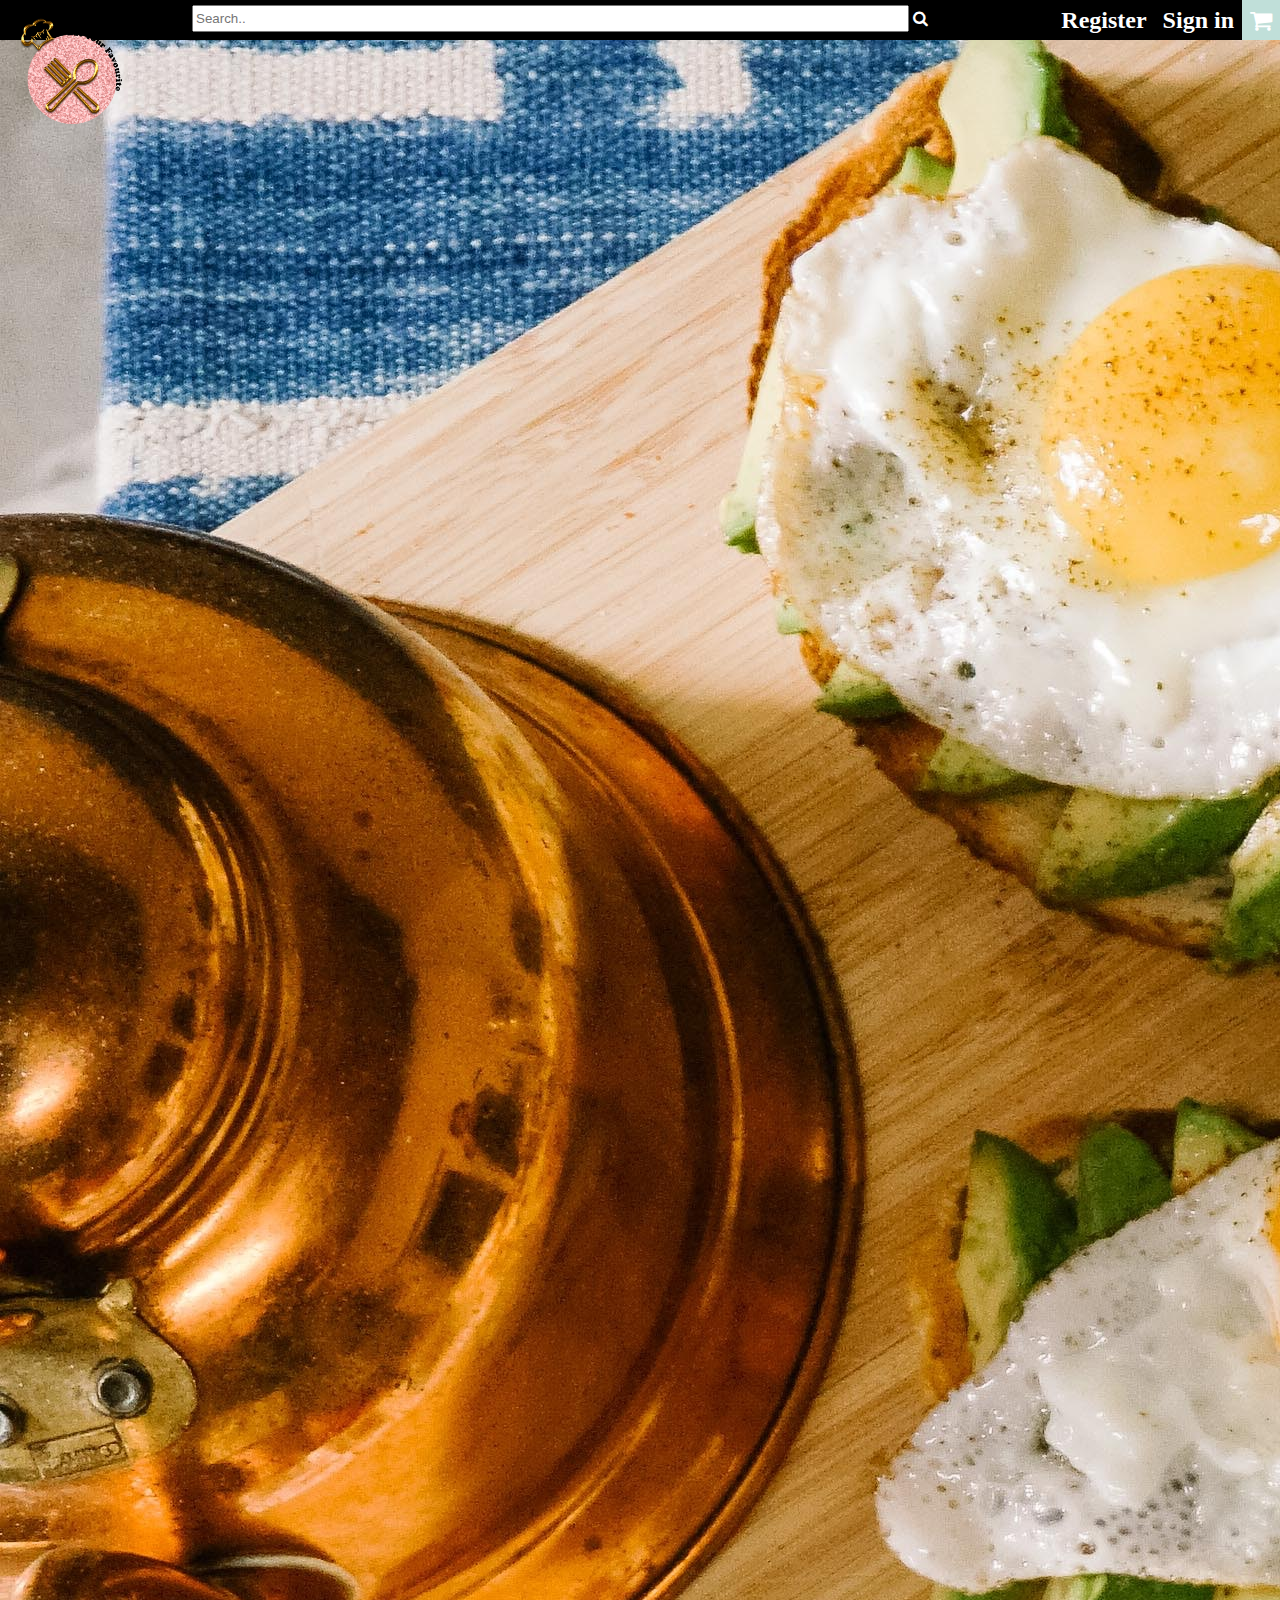
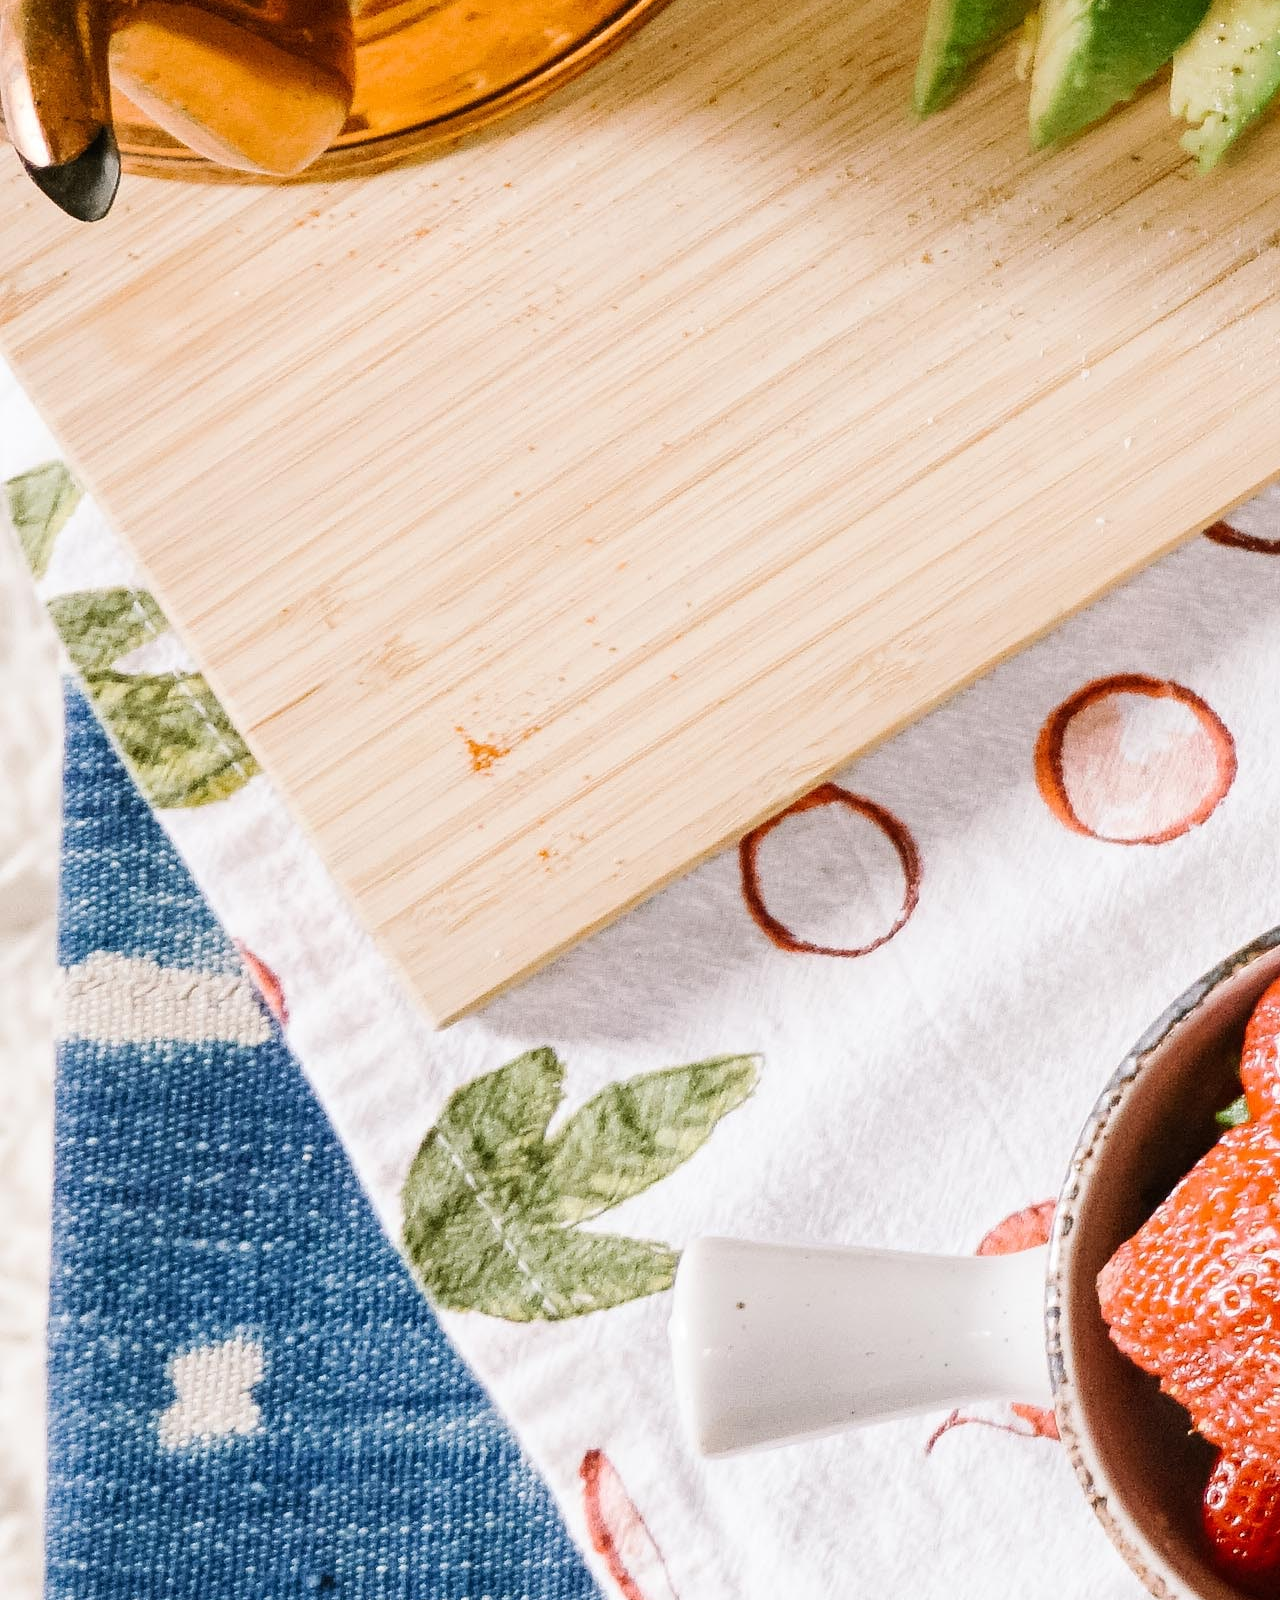
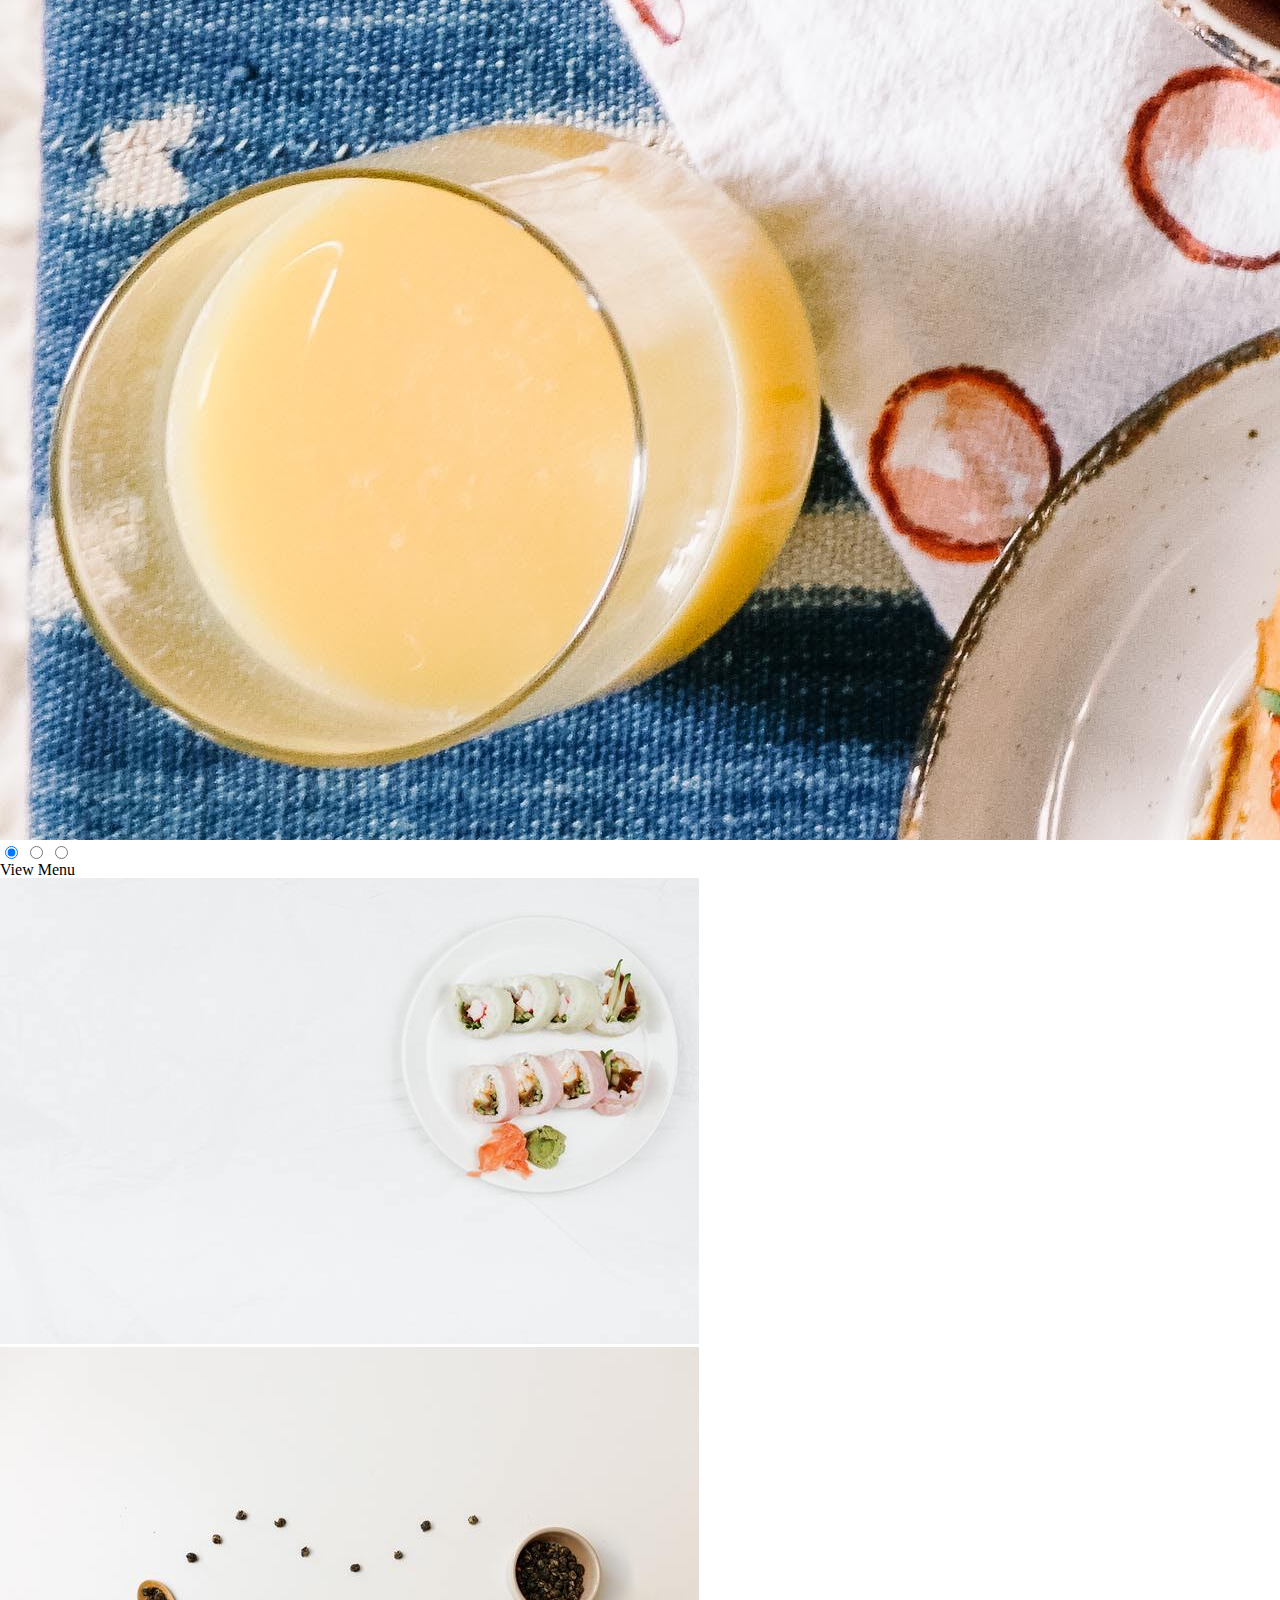
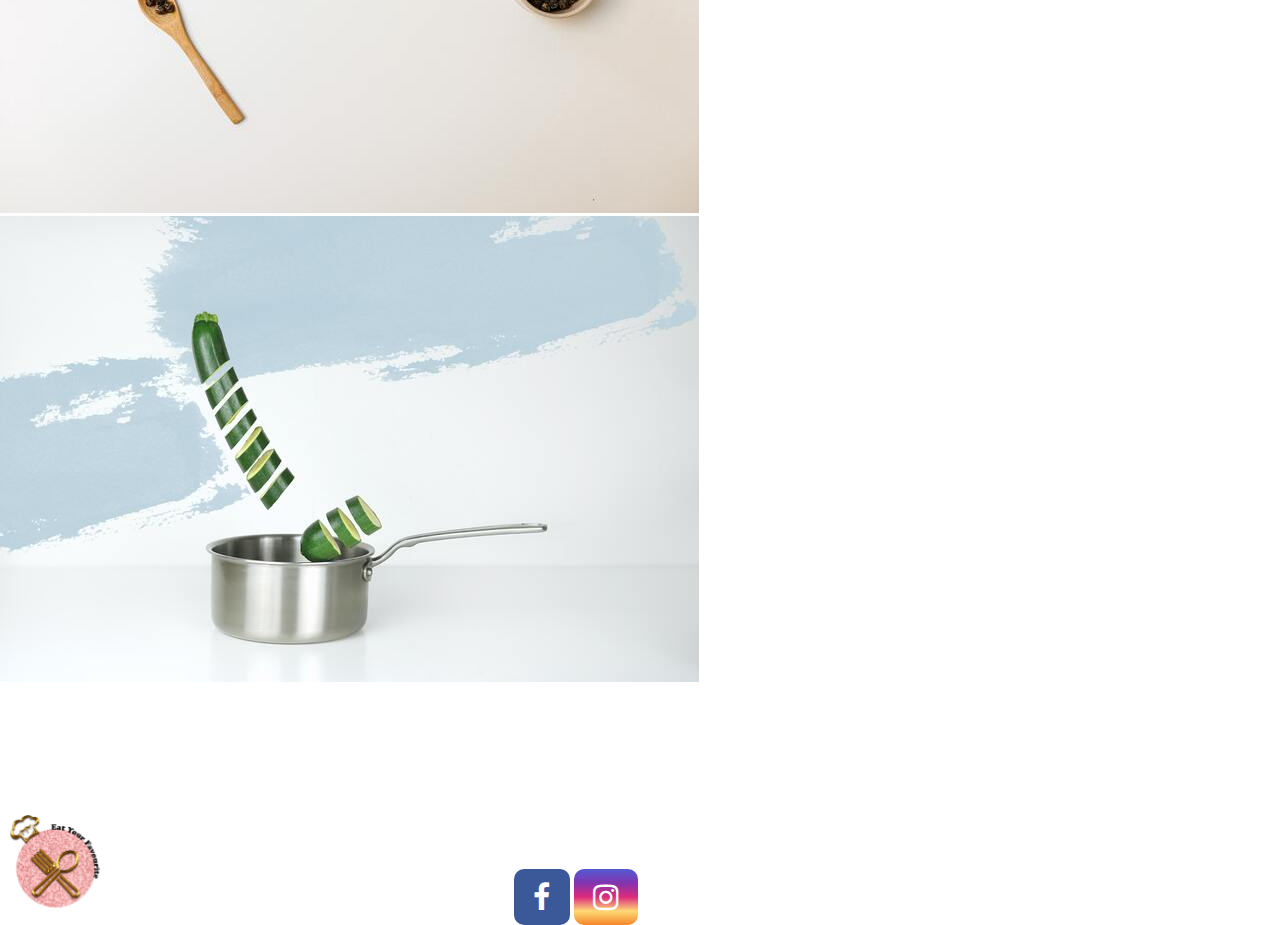
==== html/index.html @ 1d2cfe12 "the first buch" ====
<!DOCTYPE html>
<html>
<head>
	<meta charset="utf-8">
	<meta name="viewport" content="width=device-width, initial-scale=1">
	<link rel="stylesheet" href="https://cdnjs.cloudflare.com/ajax/libs/font-awesome/4.7.0/css/font-awesome.min.css">
	<link rel="stylesheet" type="text/css" href="css/css-rest.css">
	<link rel="stylesheet" type="text/css" href="css/common.css">
	<link rel="stylesheet" type="text/css" href="css/homepage.css">
	
								<title>Eat Your Favourite</title>
</head>
<body>
<nav>
	<a class="fa fa-shopping-cart"></a>
	<a href="signon.html" >Sign in</a>
	<a href="signon.html" class="lightblue">Register</a>
	
	<form action="productpage.php" class="searchcon">
		
     <input type="text" placeholder="Search.." name="search" class="search">
   <a class="fa fa-search" ></a>
    
    </form>
    
	</nav>
	
		<img src="kitchen.png" alt="logo" class="navimg">
		<div class="slidecontainer">
		<picture>
 		 <source srcset="s.jpg">
  			
  	<img src="s.jpg" alt="Flowers" class="slide1">
</picture>
	 </div>
<div class="menu">
<label for="1"></label>
<label for="2"></label>
<label for="3"></label>
<input type="radio" name="nav" id="1" checked>
<input type="radio" name="nav" id="2">
<input type="radio" name="nav" id="3">
</div>



<div class="menu">
<a >View Menu</a>
</div>
<div class="slideshow">
	<img src="slide5.jpg" alt="food">
	<img src="slide6.jpg" alt="food">
	<img src="slide8.jpg" alt="food">
</div>
<footer>
	<div>
	<img src="kitchen.png" alt="logo" class="footerimg">
	</div>
	<div class="socialmedia">
		<p>Follow Us</p>
	  	<a href="#" class="fa fa-facebook followus"></a>
	  	<a href="#" class="fa fa-instagram followus" ></a>

	</div>
	<div class="contact">
	<p>contact Info:</p>
	<p>  +962797357576</p>
	<p>  +962790115930</p>
	</div>
	</footer>
</body>
</html>
---- html/css/css-rest.css ----
*{
			box-sizing: border-box;
		}
		html, body, div, span, applet, object, iframe,
h1, h2, h3, h4, h5, h6, p, blockquote, pre,
a, abbr, acronym, address, big, cite, code,
del, dfn, em, img, ins, kbd, q, s, samp,
small, strike, strong, sub, sup, tt, var,
b, u, i, center,
dl, dt, dd, ol, ul, li,
fieldset, form, label, legend,
table, caption, tbody, tfoot, thead, tr, th, td,
article, aside, canvas, details, embed, 
figure, figcaption, footer, header, hgroup, 
menu, nav, output, ruby, section, summary,
time, mark, audio, video {
	margin: 0;
	padding: 0;
	border: 0;
	font-size: 100%;
	font: inherit;
	vertical-align: baseline;
}
/* HTML5 display-role reset for older browsers */
article, aside, details, figcaption, figure, 
footer, header, hgroup, menu, nav, section {
	display: block;
}
body {
	line-height: 1;
}
ol, ul {
	list-style: none;
}
blockquote, q {
	quotes: none;
}
blockquote:before, blockquote:after,
q:before, q:after {
	content: '';
	content: none;
}
table {
	border-collapse: collapse;
	border-spacing: 0;
}
---- html/css/common.css ----
.logo{
	width: 15%;
	position: relative;
	left: 3%;
}

footer{
	display: grid;
	grid-template-columns: 20% 50% auto;
	margin-top: 10%;
	padding-bottom: 0;
	color: white;
	border-top: 2px solid white;
}
.footerimg{
	width: 7%;
	position: absolute;
    left: 10px;
}

.contact{
	text-align: right;
	margin-right: 10%;
	font-size: 1.4em;
}
.socialmedia{
	text-align: center;
}
.followus{
	padding: 2% 3%;
	border-radius: 10px;
	font-size: 30px;
	text-decoration: none;
 }
 .fa-facebook {
  background: #3B5998;
  color: white;

}
.fa-instagram {
	background-image: linear-gradient(#515BD4, #8134AF,#DD2A7B,#FEDA77,#F58529);
	color: white;
 }
 nav{
	background-color: black;
	overflow: hidden;
	position: sticky;
	top: 0px;
	text-align: right;
	
}

nav a{
	text-decoration: none;
	color: white;
	padding: 8px;
	float: right;
	font-size: 1.5em;
	font-weight: bold;

}

nav a:hover {
	background-color: #BCCBC9;
}
.fa-shopping-cart{
	background-color: #C0DFD9;
	font-size: 1.5em;

}

.navimg{
	transform: translate(20%,-20%);
	z-index: 5;
	position: absolute;
	width: 8%;
}
.searchcon{
	width: 70%;
	margin: auto;
	margin-top: .4%;
	
}	
.search{
	width: 80%;
	height: 1.7rem;
	outline: none;
	float: left;
}
.fa-search{
	border-radius: 7px;
	float: left;
	padding: 0.5%;
	
	
}


input::-webkit-outer-spin-button,
input::-webkit-inner-spin-button {
  -webkit-appearance: none;
  margin: 0;
}

/* Firefox */
.gridcont input[type=number] {
  -moz-appearance: textfield;
  width: 30%;
}
.gridcont{
	display: grid;
	grid-template-columns: auto auto;
}

.icon{
	float: right;
	width: 24px;
}
.quantity{
	display: flex;
	flex-wrap: wrap;
	
	margin-left: 35%;
	width: 50%;
	
}
.quantity button{
	background-color: rgba(0, 0, 0, 0);
	border: none;
}
.quantity button:hover{
	
	background-color: skyblue;
}

.prod{
	width: 100%;
}
p{
	margin: 3%;
}

@media (max-width: 767px){

.quantity{
	margin-left: 0%;
	width: 100%;
}
}






 @media (max-width: 767px)
 {
 	.contact{
		display: none;
	}
	footer{
		margin-top: 30%;
	}
	.footerimg {
		width: 15%;
	}
	nav{
		display: flex;
		flex-direction: column;
		text-align: center;
		position: static;
	}
	.searchcon{
	width: 50%;

}	



 }
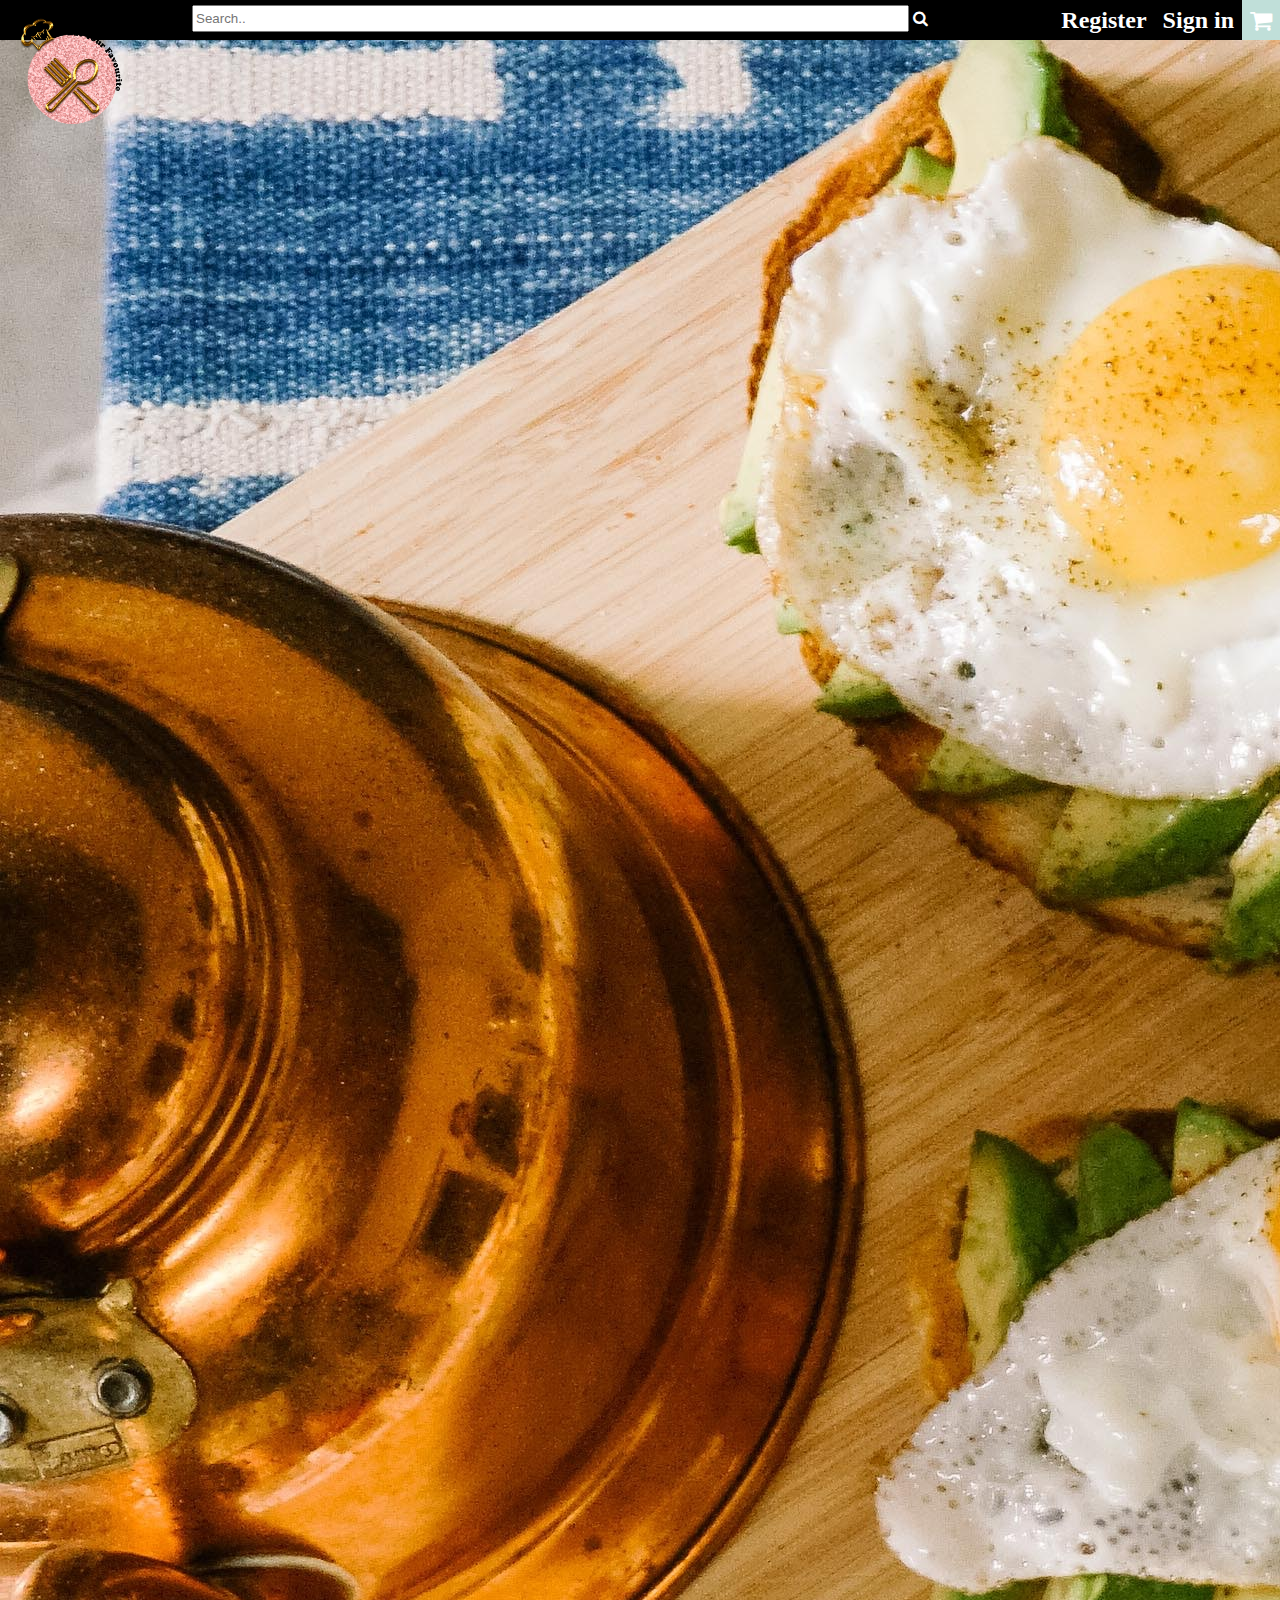
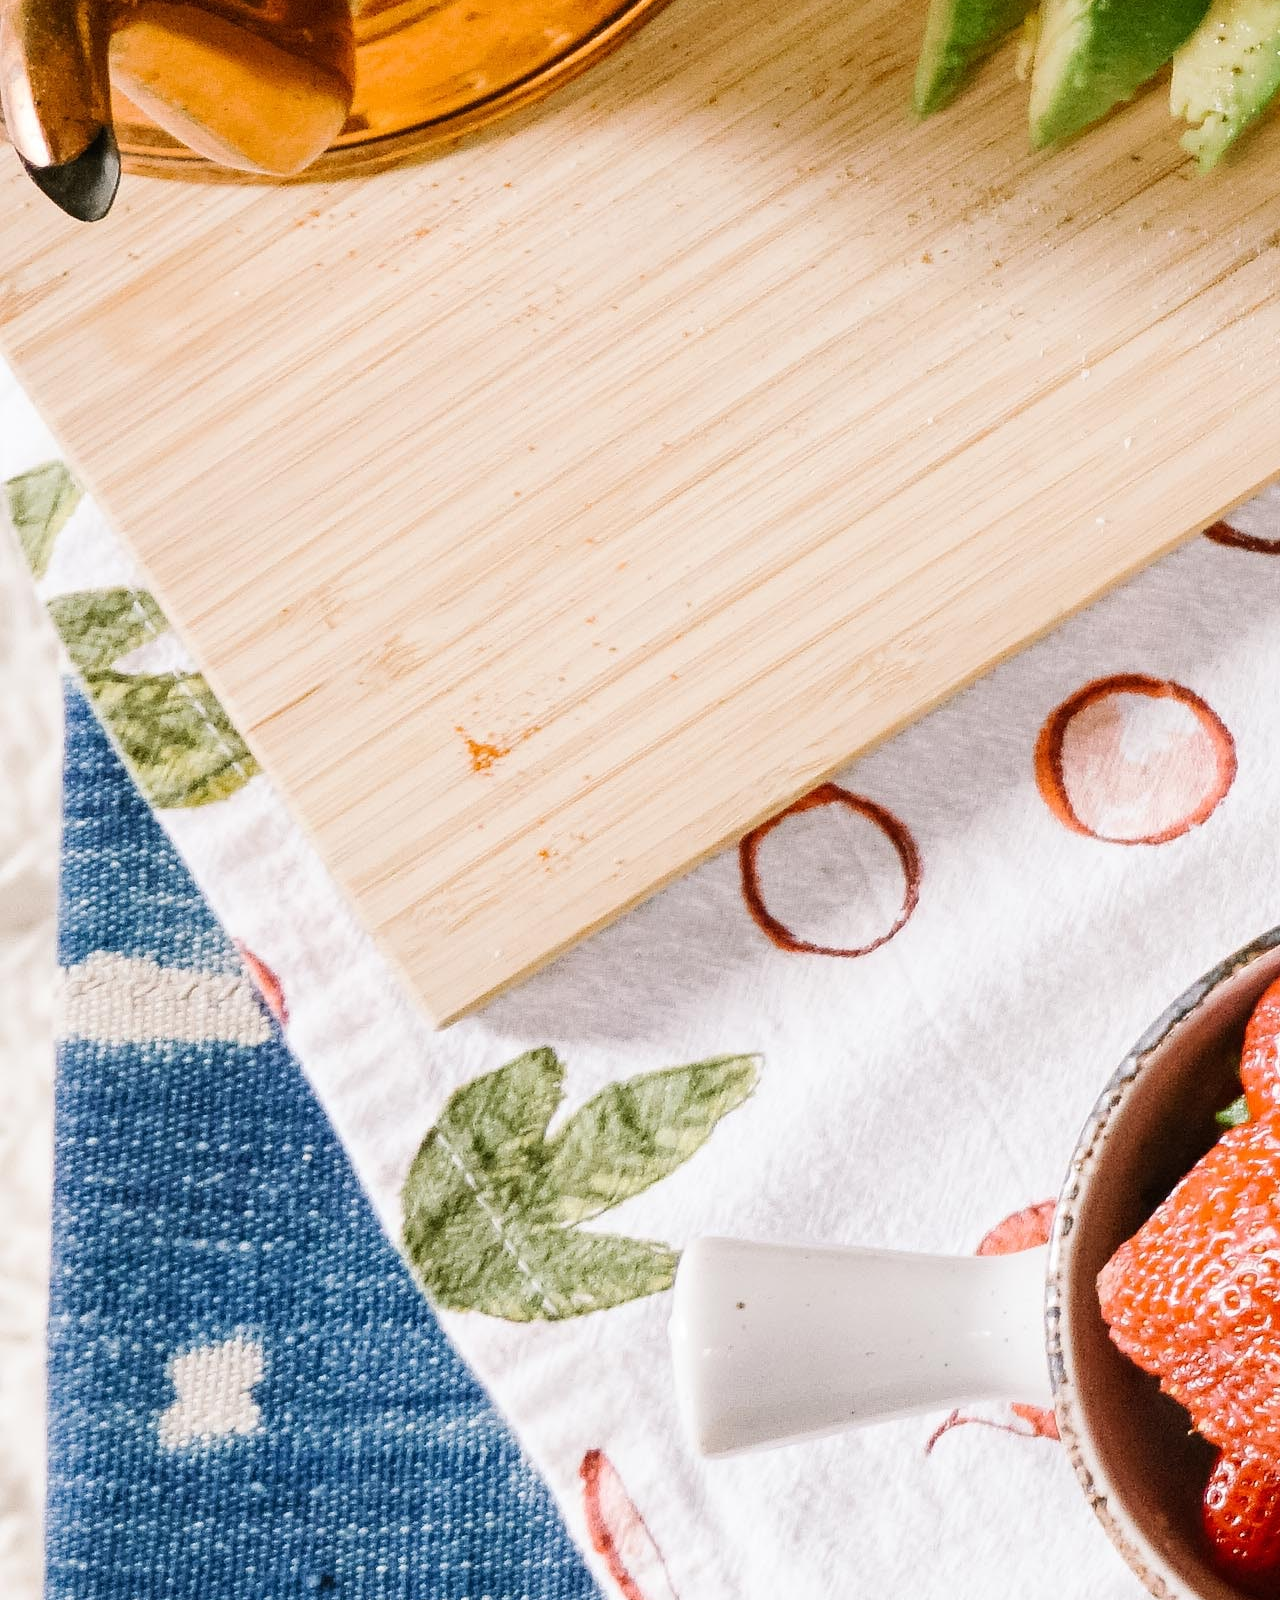
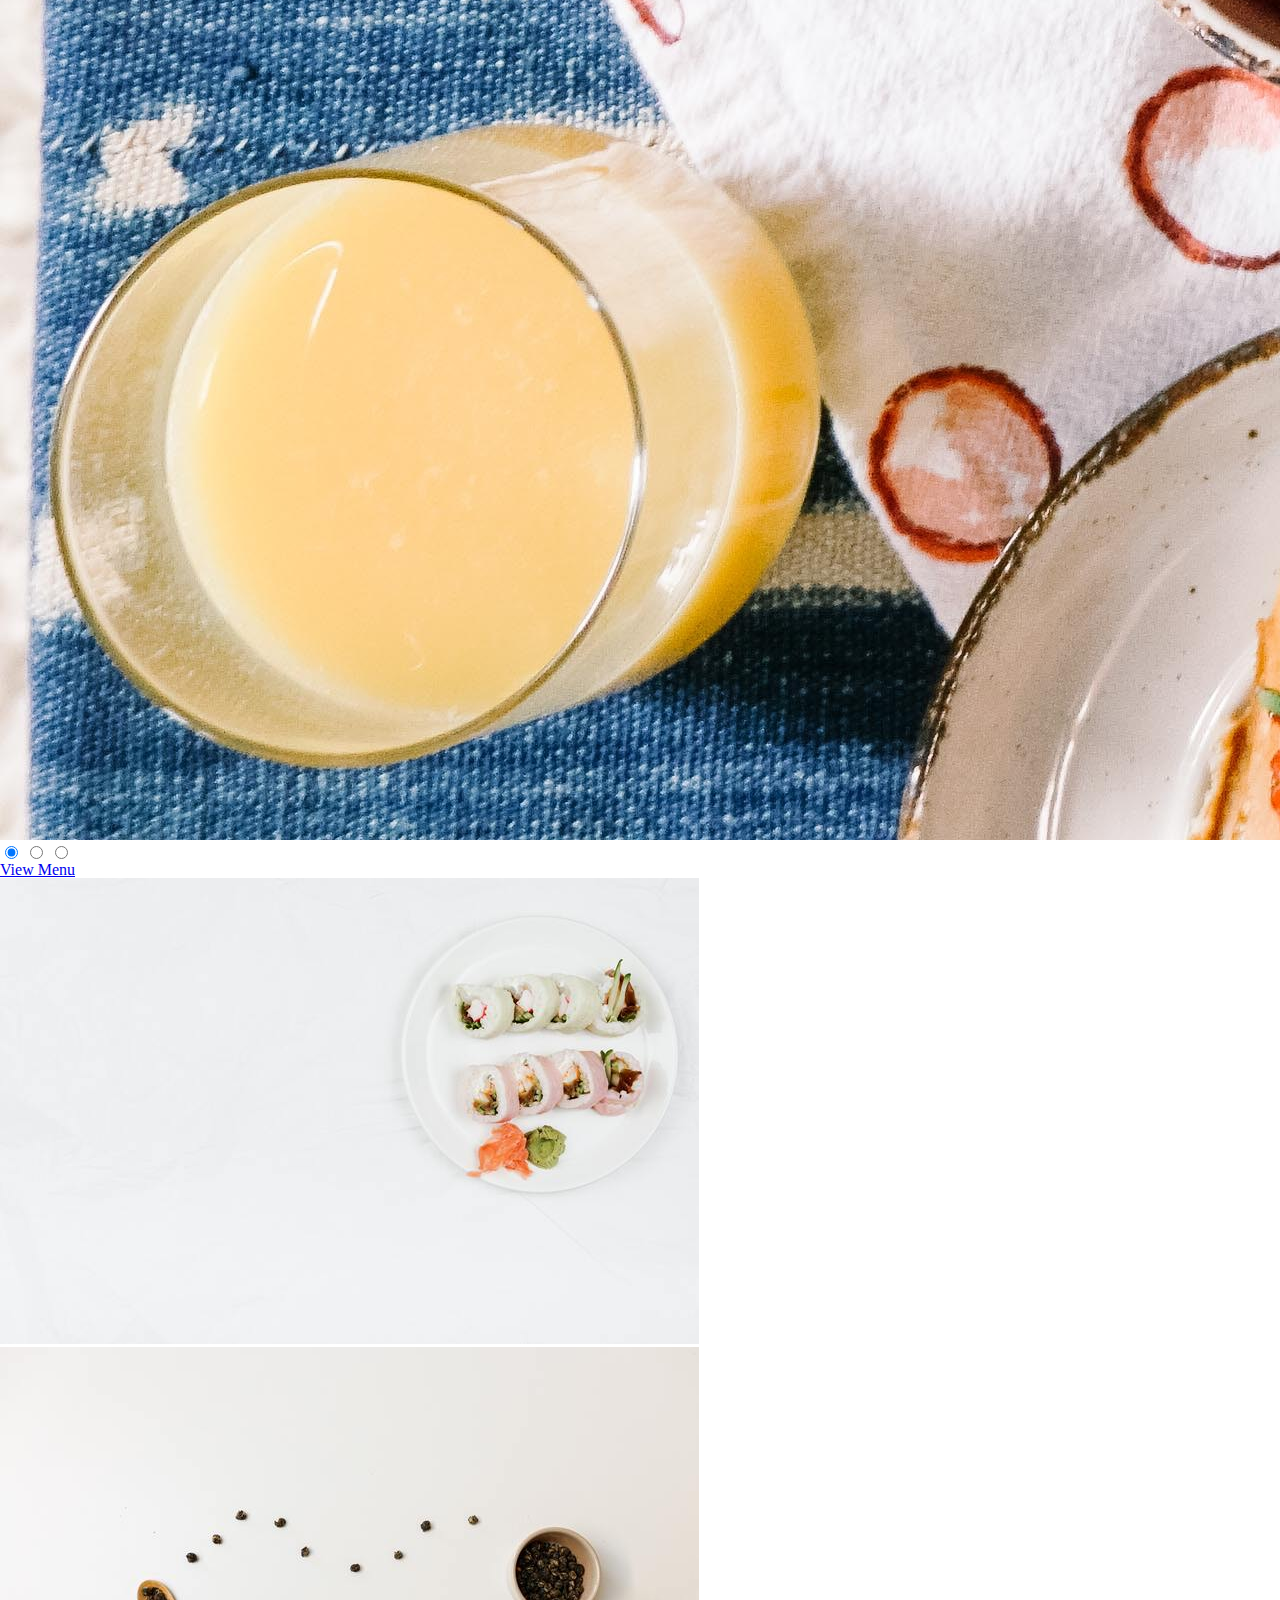
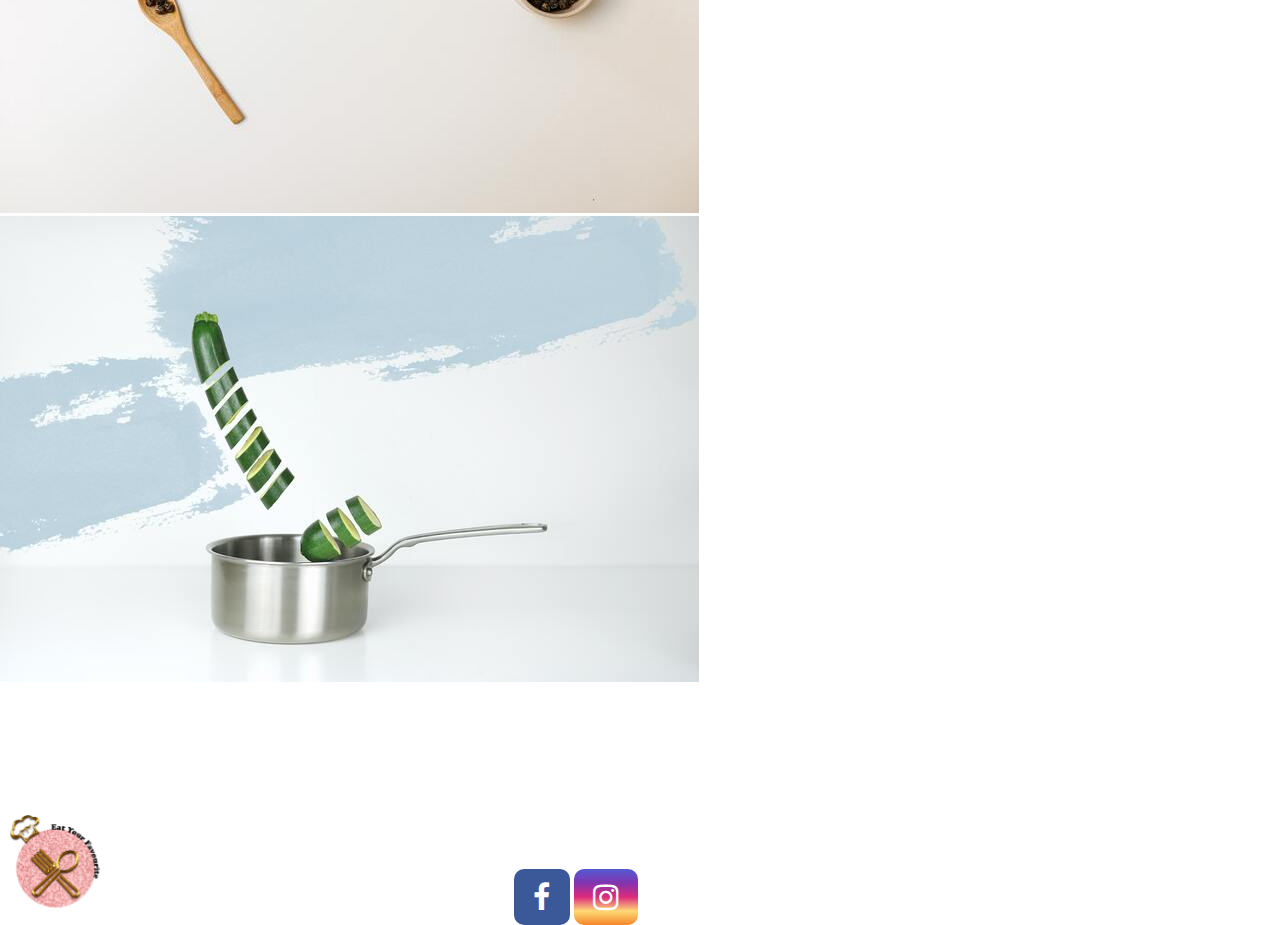
==== commit d33e73b8: "First Push" ====
--- a/html/index.html
+++ b/html/index.html
@@ -12,9 +12,9 @@
 </head>
 <body>
 <nav>
-	<a class="fa fa-shopping-cart"></a>
-	<a href="signon.html" >Sign in</a>
-	<a href="signon.html" class="lightblue">Register</a>
+	<a class="fa fa-shopping-cart" href="cart.html"></a>
+	<a href="login.html" >Sign in</a>
+	<a href="Register.html" class="lightblue">Register</a>
 	
 	<form action="productpage.php" class="searchcon">
 		
@@ -45,7 +45,7 @@
 
 
 <div class="menu">
-<a >View Menu</a>
+<a href="Products.html">View Menu</a>
 </div>
 <div class="slideshow">
 	<img src="slide5.jpg" alt="food">
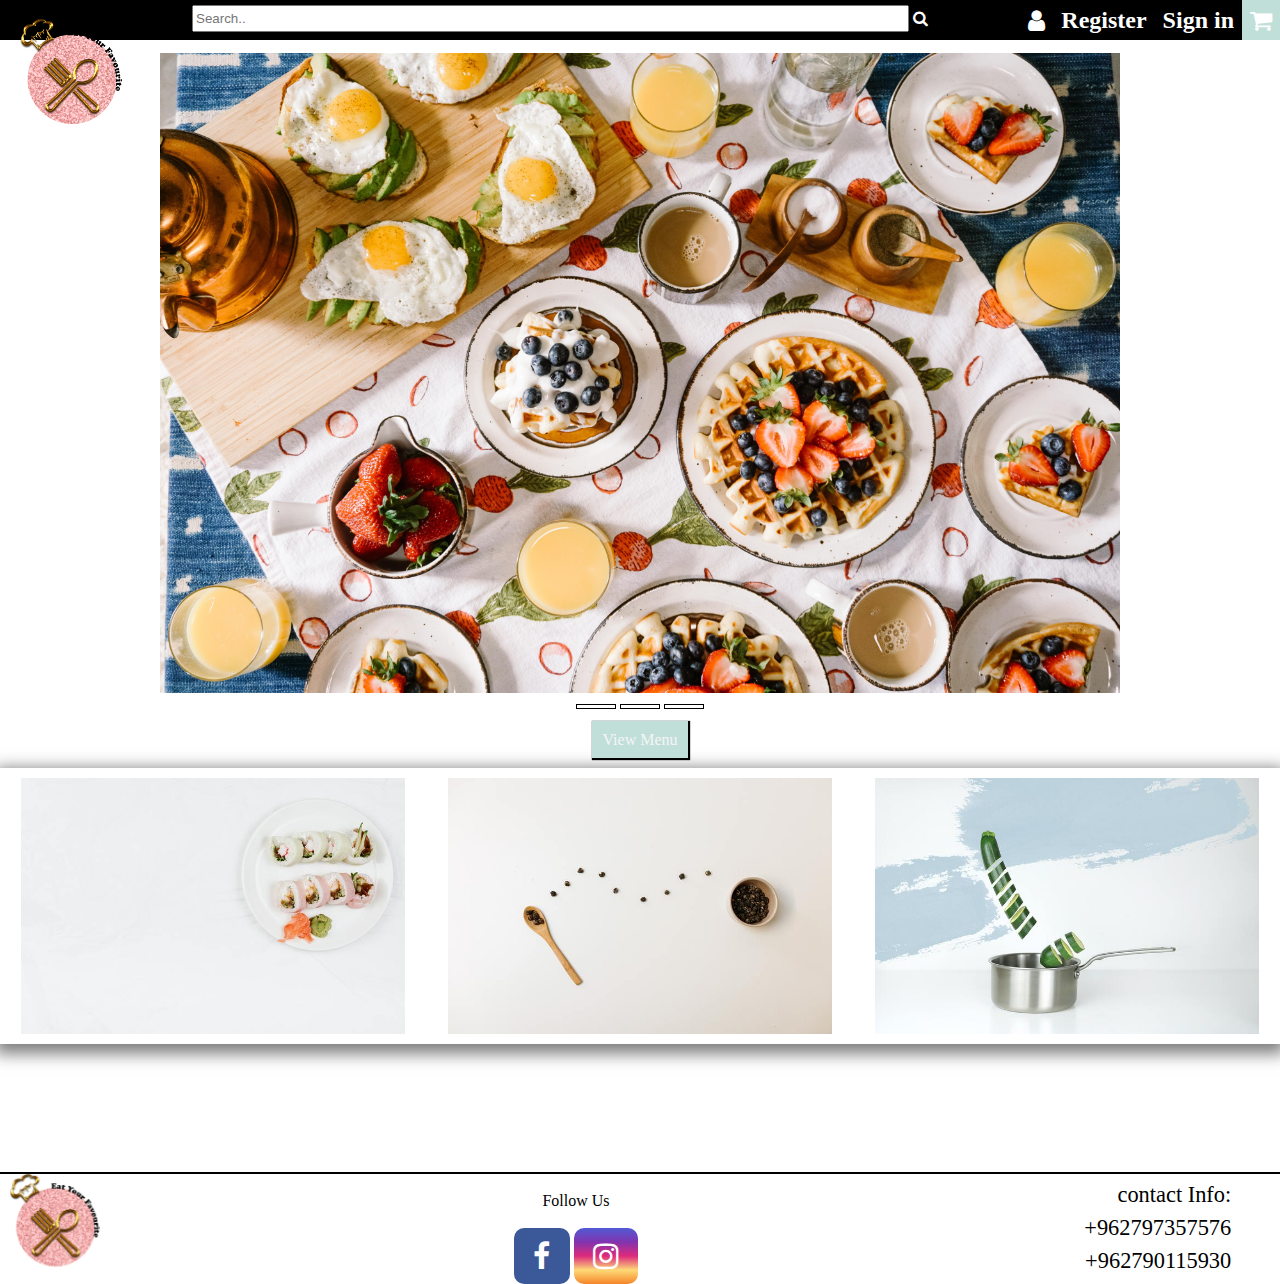
==== commit dec8cdca: "First Push" ====
--- a/html/index.html
+++ b/html/index.html
@@ -16,6 +16,7 @@
 	<a href="login.html" >Sign in</a>
 	<a href="Register.html" class="lightblue">Register</a>
 	
+	<a href="profile.html" class="fa fa-user"></a>
 	<form action="productpage.php" class="searchcon">
 		
      <input type="text" placeholder="Search.." name="search" class="search">
--- a/html/css/common.css
+++ b/html/css/common.css
@@ -67,6 +67,9 @@
 	background-color: #C0DFD9;
 	font-size: 1.5em;
 
+}
+.fa-user{
+	font-size: 1.5rem;
 }
 
 .navimg{
--- a/html/css/homepage.css
+++ b/html/css/homepage.css
@@ -0,0 +1,80 @@
+.menu a{
+	text-decoration: none;
+	color: whitesmoke;
+}
+.slide1{
+	width: 100%;
+
+	z-index: 4;
+}
+.slidecontainer{
+	width: 75%;
+	margin: 0 auto;
+	margin-top: 1%;
+}
+
+div>label{
+	display: inline-block;
+border: 1px solid black;
+width: 40px;
+height: 5px;
+
+cursor: pointer;
+
+}
+
+
+
+
+.menu{
+	text-align: center;
+	margin-bottom: 20px;
+}
+
+
+.avatar{
+	padding: 0;
+	font-size: 0;
+}
+
+nav a img{
+	width: 3%;
+}
+.menu a{
+background-color: #C0DFD9;
+box-shadow: 1px 1px 1px 1px black;
+padding: 10px;
+
+}
+input[type=radio]{
+	display: none;
+}
+label:hover{
+	background-color: orange;
+}
+.slideshow{
+	display: flex;
+	flex-wrap: wrap;
+	
+	box-shadow: 0px 5px 15px 5px rgba(0, 0, 0, 0.5);
+	width: 100%;
+	padding: 10px 0px;
+}
+
+.slideshow img{
+	width: 30%;
+	
+	margin: auto;
+}
+footer *{
+	color: black;
+}
+footer{
+	border-top-color: black;
+}
+
+@media (max-width: 767px){
+	footer{
+		margin-top: 15%;
+	}
+}
